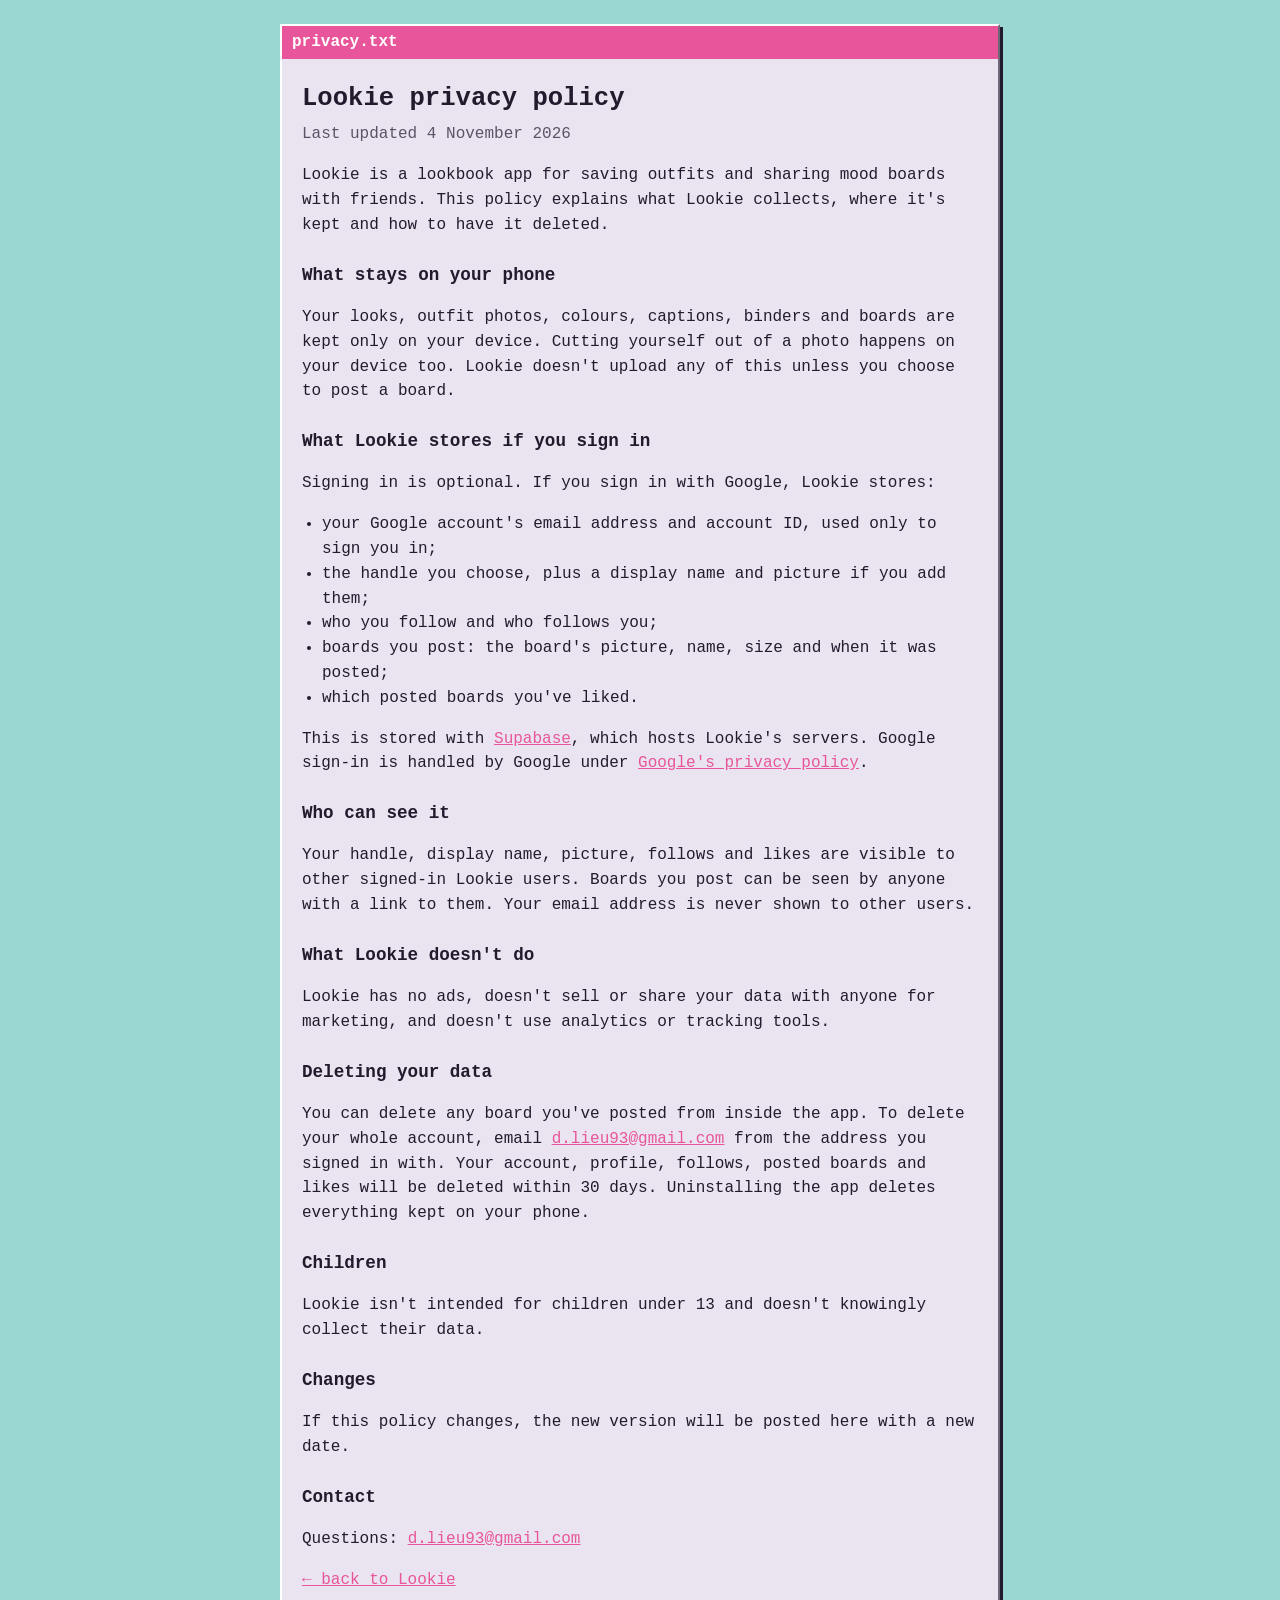
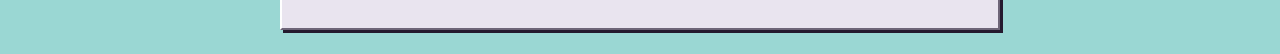
==== privacy.html @ 1fb530be "Add Lookie home page and privacy policy Co-Authored-By: Claude Opus 5.5 <noreply@anthropic.com>" ====
<!doctype html>
<html lang="en">
<head>
<meta charset="utf-8">
<meta name="viewport" content="width=device-width, initial-scale=1">
<title>Lookie privacy policy</title>
<link rel="stylesheet" href="style.css">
</head>
<body>
<main class="window">
  <div class="titlebar">privacy.txt</div>
  <div class="content">
    <h1>Lookie privacy policy</h1>
    <p class="muted">Last updated 4 November 2026</p>

    <p>Lookie is a lookbook app for saving outfits and sharing mood boards with friends. This policy explains what Lookie collects, where it's kept and how to have it deleted.</p>

    <h2>What stays on your phone</h2>
    <p>Your looks, outfit photos, colours, captions, binders and boards are kept only on your device. Cutting yourself out of a photo happens on your device too. Lookie doesn't upload any of this unless you choose to post a board.</p>

    <h2>What Lookie stores if you sign in</h2>
    <p>Signing in is optional. If you sign in with Google, Lookie stores:</p>
    <ul>
      <li>your Google account's email address and account ID, used only to sign you in;</li>
      <li>the handle you choose, plus a display name and picture if you add them;</li>
      <li>who you follow and who follows you;</li>
      <li>boards you post: the board's picture, name, size and when it was posted;</li>
      <li>which posted boards you've liked.</li>
    </ul>
    <p>This is stored with <a href="https://supabase.com/privacy">Supabase</a>, which hosts Lookie's servers. Google sign-in is handled by Google under <a href="https://policies.google.com/privacy">Google's privacy policy</a>.</p>

    <h2>Who can see it</h2>
    <p>Your handle, display name, picture, follows and likes are visible to other signed-in Lookie users. Boards you post can be seen by anyone with a link to them. Your email address is never shown to other users.</p>

    <h2>What Lookie doesn't do</h2>
    <p>Lookie has no ads, doesn't sell or share your data with anyone for marketing, and doesn't use analytics or tracking tools.</p>

    <h2>Deleting your data</h2>
    <p>You can delete any board you've posted from inside the app. To delete your whole account, email <a href="mailto:d.lieu93@gmail.com?subject=Delete%20my%20Lookie%20account">d.lieu93@gmail.com</a> from the address you signed in with. Your account, profile, follows, posted boards and likes will be deleted within 30 days. Uninstalling the app deletes everything kept on your phone.</p>

    <h2>Children</h2>
    <p>Lookie isn't intended for children under 13 and doesn't knowingly collect their data.</p>

    <h2>Changes</h2>
    <p>If this policy changes, the new version will be posted here with a new date.</p>

    <h2>Contact</h2>
    <p>Questions: <a href="mailto:d.lieu93@gmail.com">d.lieu93@gmail.com</a></p>

    <p><a href="./">&larr; back to Lookie</a></p>
  </div>
</main>
</body>
</html>
---- style.css ----
:root {
  --desk: #9ad7d3;
  --face: #e9e4ef;
  --ink: #241a2e;
  --muted: #5d5368;
  --pink: #e8559a;
  --light: #ffffff;
  --dark: #6e6578;
}
* { box-sizing: border-box; }
body {
  margin: 0;
  min-height: 100vh;
  background: var(--desk);
  color: var(--ink);
  font: 16px/1.55 "Courier New", ui-monospace, monospace;
  padding: 24px 16px;
}
.window {
  max-width: 720px;
  margin: 0 auto;
  background: var(--face);
  border: 2px solid;
  border-color: var(--light) var(--dark) var(--dark) var(--light);
  box-shadow: 3px 3px 0 var(--ink);
}
.titlebar {
  background: var(--pink);
  color: #fff;
  font-weight: bold;
  padding: 4px 10px;
}
.content { padding: 8px 20px 20px; }
h1 { font-size: 1.6rem; margin: 12px 0 4px; }
h2 { font-size: 1.1rem; margin: 24px 0 4px; }
a { color: var(--pink); }
.muted { color: var(--muted); margin-top: 0; }
ul { padding-left: 20px; }
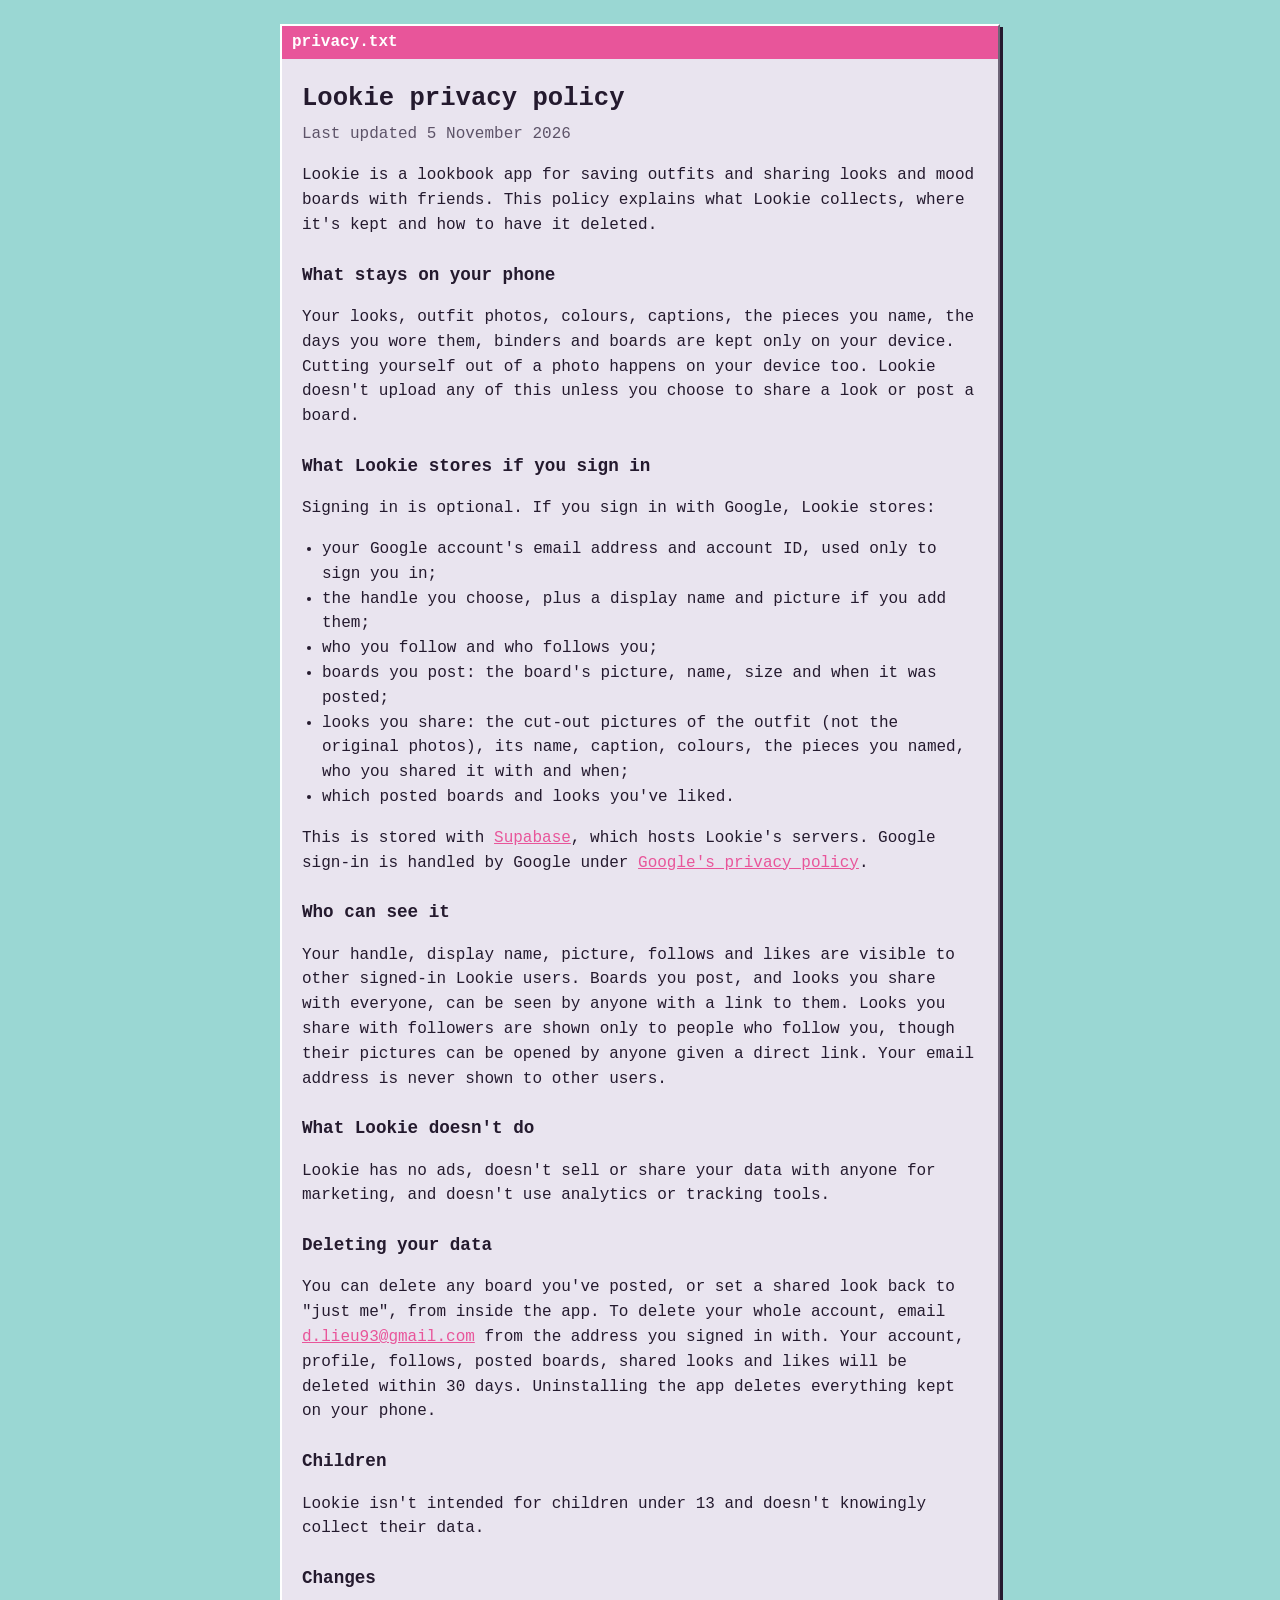
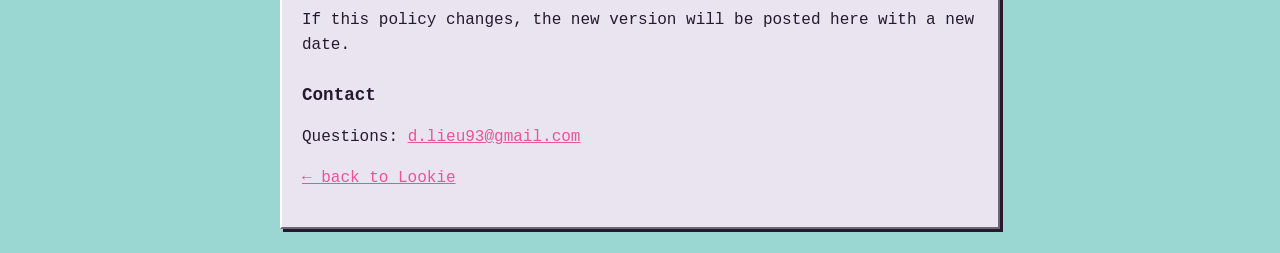
==== commit dc39c1bd: "Cover shared looks in the privacy policy Co-Authored-By: Claude Opus 5.5 <noreply@anthropic.com>" ====
--- a/privacy.html
+++ b/privacy.html
@@ -11,12 +11,12 @@
   <div class="titlebar">privacy.txt</div>
   <div class="content">
     <h1>Lookie privacy policy</h1>
-    <p class="muted">Last updated 4 November 2026</p>
+    <p class="muted">Last updated 5 November 2026</p>
 
-    <p>Lookie is a lookbook app for saving outfits and sharing mood boards with friends. This policy explains what Lookie collects, where it's kept and how to have it deleted.</p>
+    <p>Lookie is a lookbook app for saving outfits and sharing looks and mood boards with friends. This policy explains what Lookie collects, where it's kept and how to have it deleted.</p>
 
     <h2>What stays on your phone</h2>
-    <p>Your looks, outfit photos, colours, captions, binders and boards are kept only on your device. Cutting yourself out of a photo happens on your device too. Lookie doesn't upload any of this unless you choose to post a board.</p>
+    <p>Your looks, outfit photos, colours, captions, the pieces you name, the days you wore them, binders and boards are kept only on your device. Cutting yourself out of a photo happens on your device too. Lookie doesn't upload any of this unless you choose to share a look or post a board.</p>
 
     <h2>What Lookie stores if you sign in</h2>
     <p>Signing in is optional. If you sign in with Google, Lookie stores:</p>
@@ -25,18 +25,19 @@
       <li>the handle you choose, plus a display name and picture if you add them;</li>
       <li>who you follow and who follows you;</li>
       <li>boards you post: the board's picture, name, size and when it was posted;</li>
-      <li>which posted boards you've liked.</li>
+      <li>looks you share: the cut-out pictures of the outfit (not the original photos), its name, caption, colours, the pieces you named, who you shared it with and when;</li>
+      <li>which posted boards and looks you've liked.</li>
     </ul>
     <p>This is stored with <a href="https://supabase.com/privacy">Supabase</a>, which hosts Lookie's servers. Google sign-in is handled by Google under <a href="https://policies.google.com/privacy">Google's privacy policy</a>.</p>
 
     <h2>Who can see it</h2>
-    <p>Your handle, display name, picture, follows and likes are visible to other signed-in Lookie users. Boards you post can be seen by anyone with a link to them. Your email address is never shown to other users.</p>
+    <p>Your handle, display name, picture, follows and likes are visible to other signed-in Lookie users. Boards you post, and looks you share with everyone, can be seen by anyone with a link to them. Looks you share with followers are shown only to people who follow you, though their pictures can be opened by anyone given a direct link. Your email address is never shown to other users.</p>
 
     <h2>What Lookie doesn't do</h2>
     <p>Lookie has no ads, doesn't sell or share your data with anyone for marketing, and doesn't use analytics or tracking tools.</p>
 
     <h2>Deleting your data</h2>
-    <p>You can delete any board you've posted from inside the app. To delete your whole account, email <a href="mailto:d.lieu93@gmail.com?subject=Delete%20my%20Lookie%20account">d.lieu93@gmail.com</a> from the address you signed in with. Your account, profile, follows, posted boards and likes will be deleted within 30 days. Uninstalling the app deletes everything kept on your phone.</p>
+    <p>You can delete any board you've posted, or set a shared look back to "just me", from inside the app. To delete your whole account, email <a href="mailto:d.lieu93@gmail.com?subject=Delete%20my%20Lookie%20account">d.lieu93@gmail.com</a> from the address you signed in with. Your account, profile, follows, posted boards, shared looks and likes will be deleted within 30 days. Uninstalling the app deletes everything kept on your phone.</p>
 
     <h2>Children</h2>
     <p>Lookie isn't intended for children under 13 and doesn't knowingly collect their data.</p>
